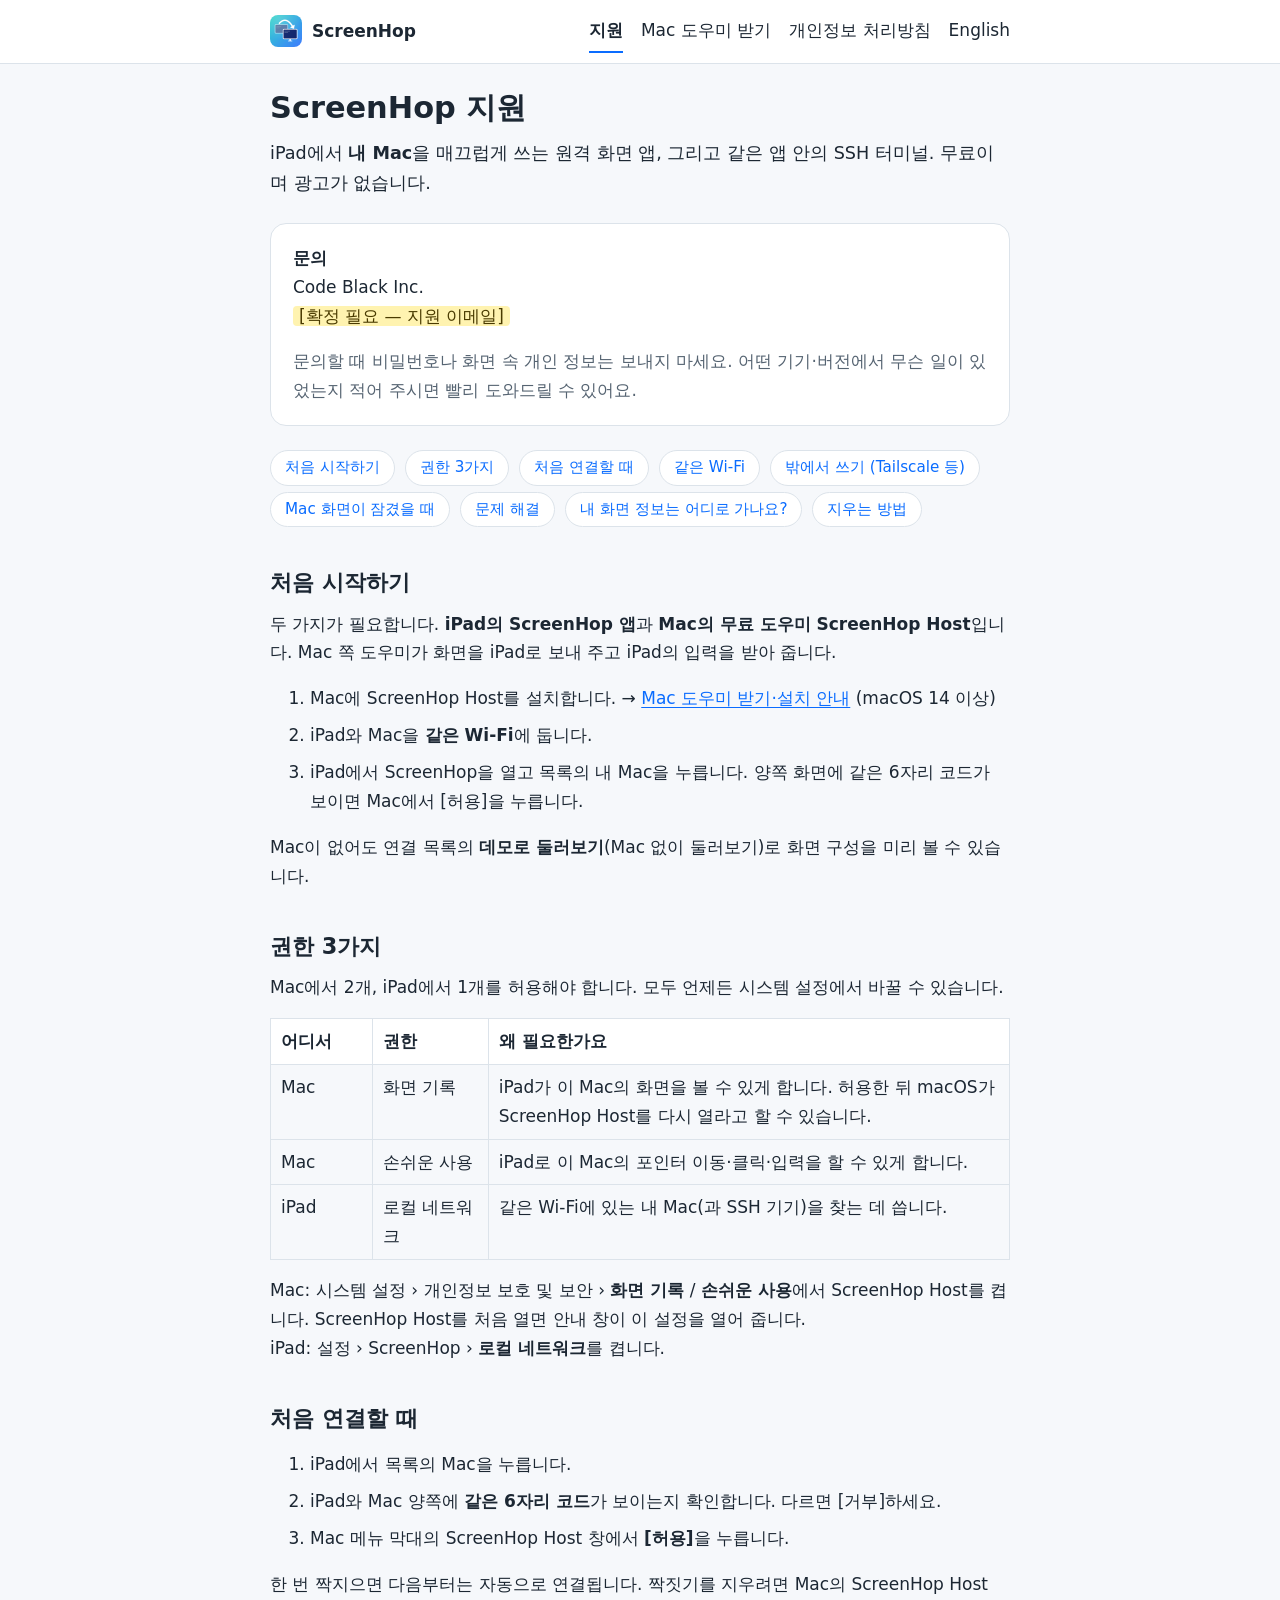
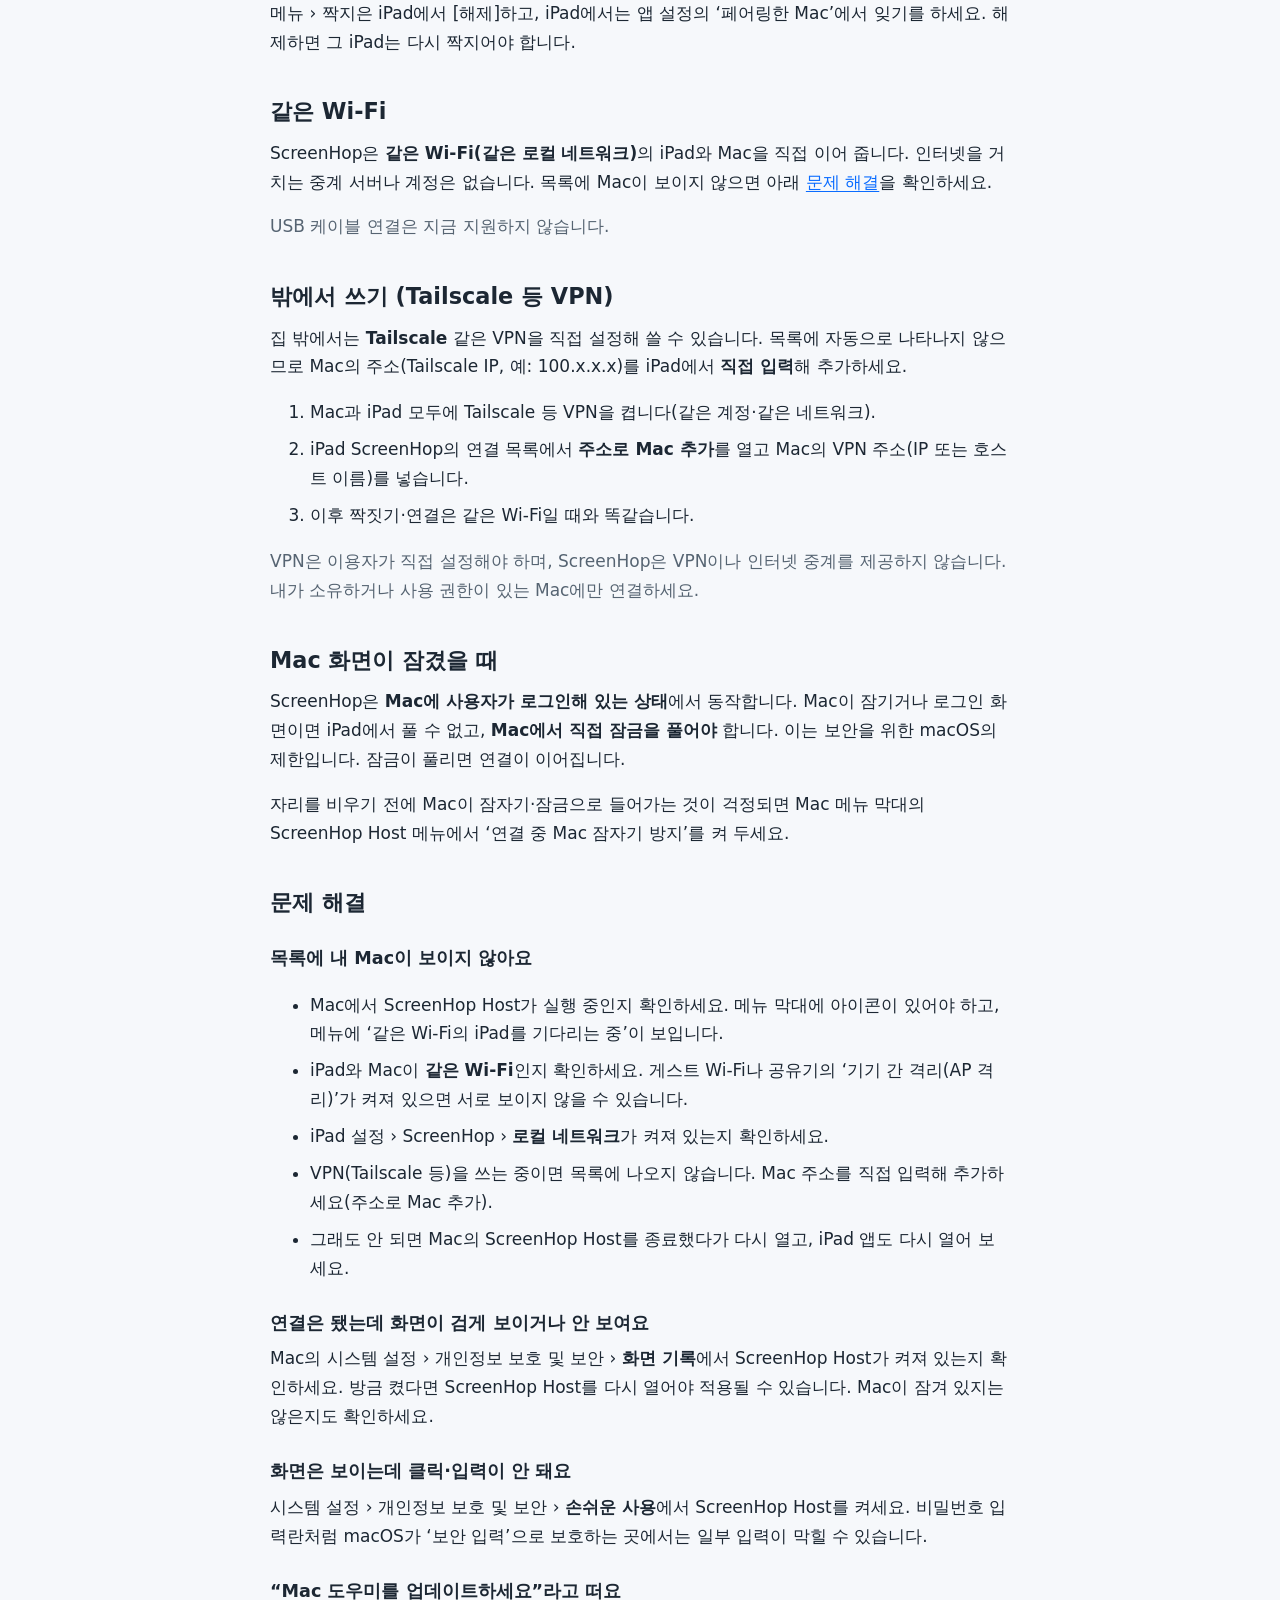
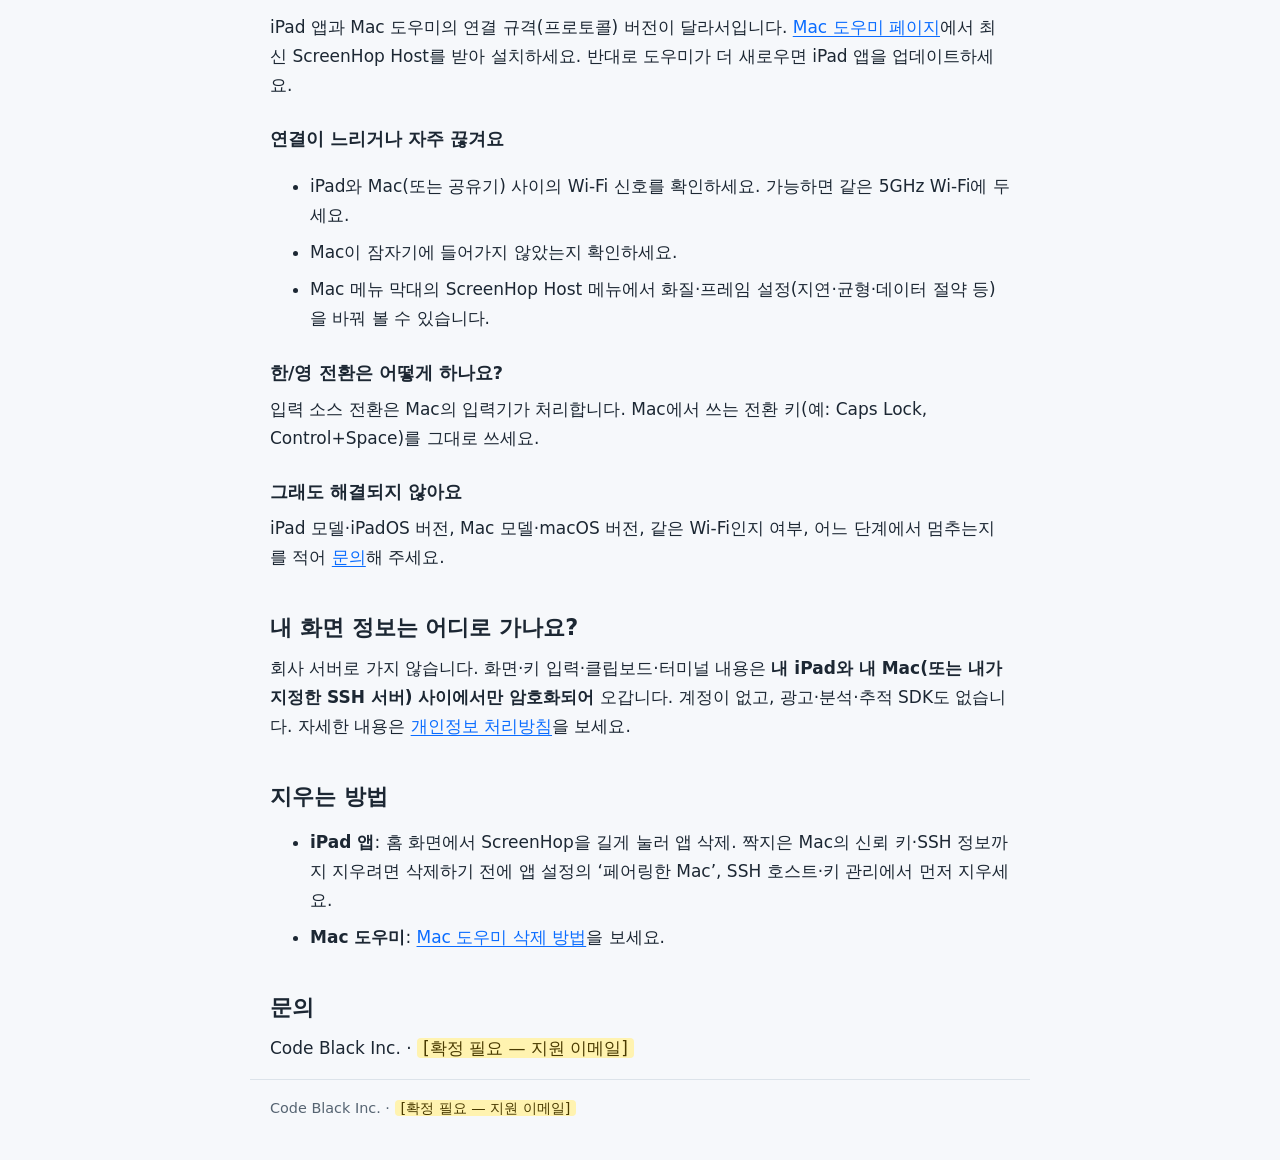
==== index.html @ 934f8e35 "ScreenHop support, privacy and Mac helper pages (ko/en), build script, publish notes Co-Authored-By:" ====
<!doctype html>
<html lang="ko"><head><meta charset="utf-8"><meta name="viewport" content="width=device-width,initial-scale=1">
<meta http-equiv="Content-Security-Policy" content="default-src 'none'; style-src 'self'; img-src 'self'; base-uri 'none'; form-action 'none'">
<title>ScreenHop 지원 · 자주 묻는 질문</title><meta name="description" content="ScreenHop(iPad용 Mac 원격 화면·SSH 터미널) 설치, 권한, 연결, 문제 해결 안내.">
<link rel="canonical" href="https://dr-coton.com/screenhop-support/"><link rel="alternate" hreflang="ko" href="https://dr-coton.com/screenhop-support/"><link rel="alternate" hreflang="en" href="https://dr-coton.com/screenhop-support/en/">
<link rel="icon" href="assets/icon.png"><link rel="stylesheet" href="style.css"></head>
<body><header class="top"><div class="wrap bar"><a class="brand" href="index.html"><img src="assets/icon.png" alt="" width="32" height="32"><span>ScreenHop</span></a>
<nav aria-label="메뉴"><a href="index.html" aria-current="page">지원</a><a href="download.html">Mac 도우미 받기</a><a href="privacy.html">개인정보 처리방침</a><a lang="en" href="en/">English</a></nav></div></header>
<main class="wrap">
<h1>ScreenHop 지원</h1>
<p class="lead">iPad에서 <strong>내 Mac</strong>을 매끄럽게 쓰는 원격 화면 앱, 그리고 같은 앱 안의 SSH 터미널. 무료이며 광고가 없습니다.</p>
<div class="card"><p><strong>문의</strong><br>Code Black Inc.<br><span class="todo">[확정 필요 — 지원 이메일]</span></p>
<p class="muted">문의할 때 비밀번호나 화면 속 개인 정보는 보내지 마세요. 어떤 기기·버전에서 무슨 일이 있었는지 적어 주시면 빨리 도와드릴 수 있어요.</p></div>
<nav class="toc" aria-label="이 페이지의 항목"><ul>
<li><a href="#start">처음 시작하기</a></li><li><a href="#permissions">권한 3가지</a></li><li><a href="#pairing">처음 연결할 때</a></li>
<li><a href="#wifi">같은 Wi-Fi</a></li><li><a href="#outside">밖에서 쓰기 (Tailscale 등)</a></li><li><a href="#lock">Mac 화면이 잠겼을 때</a></li>
<li><a href="#trouble">문제 해결</a></li><li><a href="#data">내 화면 정보는 어디로 가나요?</a></li><li><a href="#uninstall">지우는 방법</a></li></ul></nav>

<h2 id="start">처음 시작하기</h2>
<p>두 가지가 필요합니다. <strong>iPad의 ScreenHop 앱</strong>과 <strong>Mac의 무료 도우미 ScreenHop Host</strong>입니다. Mac 쪽 도우미가 화면을 iPad로 보내 주고 iPad의 입력을 받아 줍니다.</p>
<ol>
<li>Mac에 ScreenHop Host를 설치합니다. → <a href="download.html">Mac 도우미 받기·설치 안내</a> (macOS 14 이상)</li>
<li>iPad와 Mac을 <strong>같은 Wi-Fi</strong>에 둡니다.</li>
<li>iPad에서 ScreenHop을 열고 목록의 내 Mac을 누릅니다. 양쪽 화면에 같은 6자리 코드가 보이면 Mac에서 [허용]을 누릅니다.</li>
</ol>
<p>Mac이 없어도 연결 목록의 <strong>데모로 둘러보기</strong>(Mac 없이 둘러보기)로 화면 구성을 미리 볼 수 있습니다.</p>

<h2 id="permissions">권한 3가지</h2>
<p>Mac에서 2개, iPad에서 1개를 허용해야 합니다. 모두 언제든 시스템 설정에서 바꿀 수 있습니다.</p>
<table><thead><tr><th>어디서</th><th>권한</th><th>왜 필요한가요</th></tr></thead><tbody>
<tr><td>Mac</td><td>화면 기록</td><td>iPad가 이 Mac의 화면을 볼 수 있게 합니다. 허용한 뒤 macOS가 ScreenHop Host를 다시 열라고 할 수 있습니다.</td></tr>
<tr><td>Mac</td><td>손쉬운 사용</td><td>iPad로 이 Mac의 포인터 이동·클릭·입력을 할 수 있게 합니다.</td></tr>
<tr><td>iPad</td><td>로컬 네트워크</td><td>같은 Wi-Fi에 있는 내 Mac(과 SSH 기기)을 찾는 데 씁니다.</td></tr></tbody></table>
<p>Mac: 시스템 설정 › 개인정보 보호 및 보안 › <strong>화면 기록</strong> / <strong>손쉬운 사용</strong>에서 ScreenHop Host를 켭니다. ScreenHop Host를 처음 열면 안내 창이 이 설정을 열어 줍니다.<br>iPad: 설정 › ScreenHop › <strong>로컬 네트워크</strong>를 켭니다.</p>

<h2 id="pairing">처음 연결할 때</h2>
<ol>
<li>iPad에서 목록의 Mac을 누릅니다.</li>
<li>iPad와 Mac 양쪽에 <strong>같은 6자리 코드</strong>가 보이는지 확인합니다. 다르면 [거부]하세요.</li>
<li>Mac 메뉴 막대의 ScreenHop Host 창에서 <strong>[허용]</strong>을 누릅니다.</li>
</ol>
<p>한 번 짝지으면 다음부터는 자동으로 연결됩니다. 짝짓기를 지우려면 Mac의 ScreenHop Host 메뉴 › 짝지은 iPad에서 [해제]하고, iPad에서는 앱 설정의 ‘페어링한 Mac’에서 잊기를 하세요. 해제하면 그 iPad는 다시 짝지어야 합니다.</p>

<h2 id="wifi">같은 Wi-Fi</h2>
<p>ScreenHop은 <strong>같은 Wi-Fi(같은 로컬 네트워크)</strong>의 iPad와 Mac을 직접 이어 줍니다. 인터넷을 거치는 중계 서버나 계정은 없습니다. 목록에 Mac이 보이지 않으면 아래 <a href="#trouble">문제 해결</a>을 확인하세요.</p>
<p class="muted">USB 케이블 연결은 지금 지원하지 않습니다.</p>

<h2 id="outside">밖에서 쓰기 (Tailscale 등 VPN)</h2>
<p>집 밖에서는 <strong>Tailscale</strong> 같은 VPN을 직접 설정해 쓸 수 있습니다. 목록에 자동으로 나타나지 않으므로 Mac의 주소(Tailscale IP, 예: 100.x.x.x)를 iPad에서 <strong>직접 입력</strong>해 추가하세요.</p>
<ol>
<li>Mac과 iPad 모두에 Tailscale 등 VPN을 켭니다(같은 계정·같은 네트워크).</li>
<li>iPad ScreenHop의 연결 목록에서 <strong>주소로 Mac 추가</strong>를 열고 Mac의 VPN 주소(IP 또는 호스트 이름)를 넣습니다.</li>
<li>이후 짝짓기·연결은 같은 Wi-Fi일 때와 똑같습니다.</li>
</ol>
<p class="muted">VPN은 이용자가 직접 설정해야 하며, ScreenHop은 VPN이나 인터넷 중계를 제공하지 않습니다. 내가 소유하거나 사용 권한이 있는 Mac에만 연결하세요.</p>

<h2 id="lock">Mac 화면이 잠겼을 때</h2>
<p>ScreenHop은 <strong>Mac에 사용자가 로그인해 있는 상태</strong>에서 동작합니다. Mac이 잠기거나 로그인 화면이면 iPad에서 풀 수 없고, <strong>Mac에서 직접 잠금을 풀어야</strong> 합니다. 이는 보안을 위한 macOS의 제한입니다. 잠금이 풀리면 연결이 이어집니다.</p>
<p>자리를 비우기 전에 Mac이 잠자기·잠금으로 들어가는 것이 걱정되면 Mac 메뉴 막대의 ScreenHop Host 메뉴에서 ‘연결 중 Mac 잠자기 방지’를 켜 두세요.</p>

<h2 id="trouble">문제 해결</h2>
<h3>목록에 내 Mac이 보이지 않아요</h3>
<ul>
<li>Mac에서 ScreenHop Host가 실행 중인지 확인하세요. 메뉴 막대에 아이콘이 있어야 하고, 메뉴에 ‘같은 Wi-Fi의 iPad를 기다리는 중’이 보입니다.</li>
<li>iPad와 Mac이 <strong>같은 Wi-Fi</strong>인지 확인하세요. 게스트 Wi-Fi나 공유기의 ‘기기 간 격리(AP 격리)’가 켜져 있으면 서로 보이지 않을 수 있습니다.</li>
<li>iPad 설정 › ScreenHop › <strong>로컬 네트워크</strong>가 켜져 있는지 확인하세요.</li>
<li>VPN(Tailscale 등)을 쓰는 중이면 목록에 나오지 않습니다. Mac 주소를 직접 입력해 추가하세요(주소로 Mac 추가).</li>
<li>그래도 안 되면 Mac의 ScreenHop Host를 종료했다가 다시 열고, iPad 앱도 다시 열어 보세요.</li>
</ul>
<h3>연결은 됐는데 화면이 검게 보이거나 안 보여요</h3>
<p>Mac의 시스템 설정 › 개인정보 보호 및 보안 › <strong>화면 기록</strong>에서 ScreenHop Host가 켜져 있는지 확인하세요. 방금 켰다면 ScreenHop Host를 다시 열어야 적용될 수 있습니다. Mac이 잠겨 있지는 않은지도 확인하세요.</p>
<h3>화면은 보이는데 클릭·입력이 안 돼요</h3>
<p>시스템 설정 › 개인정보 보호 및 보안 › <strong>손쉬운 사용</strong>에서 ScreenHop Host를 켜세요. 비밀번호 입력란처럼 macOS가 ‘보안 입력’으로 보호하는 곳에서는 일부 입력이 막힐 수 있습니다.</p>
<h3>“Mac 도우미를 업데이트하세요”라고 떠요</h3>
<p>iPad 앱과 Mac 도우미의 연결 규격(프로토콜) 버전이 달라서입니다. <a href="download.html">Mac 도우미 페이지</a>에서 최신 ScreenHop Host를 받아 설치하세요. 반대로 도우미가 더 새로우면 iPad 앱을 업데이트하세요.</p>
<h3>연결이 느리거나 자주 끊겨요</h3>
<ul>
<li>iPad와 Mac(또는 공유기) 사이의 Wi-Fi 신호를 확인하세요. 가능하면 같은 5GHz Wi-Fi에 두세요.</li>
<li>Mac이 잠자기에 들어가지 않았는지 확인하세요.</li>
<li>Mac 메뉴 막대의 ScreenHop Host 메뉴에서 화질·프레임 설정(지연·균형·데이터 절약 등)을 바꿔 볼 수 있습니다.</li>
</ul>
<h3>한/영 전환은 어떻게 하나요?</h3>
<p>입력 소스 전환은 Mac의 입력기가 처리합니다. Mac에서 쓰는 전환 키(예: Caps Lock, Control+Space)를 그대로 쓰세요.</p>
<h3>그래도 해결되지 않아요</h3>
<p>iPad 모델·iPadOS 버전, Mac 모델·macOS 버전, 같은 Wi-Fi인지 여부, 어느 단계에서 멈추는지를 적어 <a href="#contact">문의</a>해 주세요.</p>

<h2 id="data">내 화면 정보는 어디로 가나요?</h2>
<p>회사 서버로 가지 않습니다. 화면·키 입력·클립보드·터미널 내용은 <strong>내 iPad와 내 Mac(또는 내가 지정한 SSH 서버) 사이에서만 암호화되어</strong> 오갑니다. 계정이 없고, 광고·분석·추적 SDK도 없습니다. 자세한 내용은 <a href="privacy.html">개인정보 처리방침</a>을 보세요.</p>

<h2 id="uninstall">지우는 방법</h2>
<ul>
<li><strong>iPad 앱</strong>: 홈 화면에서 ScreenHop을 길게 눌러 앱 삭제. 짝지은 Mac의 신뢰 키·SSH 정보까지 지우려면 삭제하기 전에 앱 설정의 ‘페어링한 Mac’, SSH 호스트·키 관리에서 먼저 지우세요.</li>
<li><strong>Mac 도우미</strong>: <a href="download.html#uninstall">Mac 도우미 삭제 방법</a>을 보세요.</li>
</ul>

<h2 id="contact">문의</h2>
<p>Code Black Inc. · <span class="todo">[확정 필요 — 지원 이메일]</span></p>
</main>
<footer class="wrap foot">Code Black Inc. · <span class="todo">[확정 필요 — 지원 이메일]</span></footer></body></html>
---- style.css ----
:root{--paper:#f6f8fb;--ink:#1c2733;--muted:#566472;--card:#fff;--line:#dce3ea;--accent:#0a6cff;--accent-ink:#fff}
@media(prefers-color-scheme:dark){:root{--paper:#12181e;--ink:#eef2f6;--muted:#a9b6c2;--card:#1c252d;--line:#2d3945;--accent:#6aa9ff;--accent-ink:#06121f}}
*{box-sizing:border-box}
body{margin:0;background:var(--paper);color:var(--ink);font:17px/1.7 -apple-system,"Apple SD Gothic Neo",system-ui,sans-serif;-webkit-text-size-adjust:100%}
.wrap{max-width:780px;margin:0 auto;padding:0 20px}
.top{background:var(--card);border-bottom:1px solid var(--line)}
.bar{display:flex;flex-wrap:wrap;align-items:center;justify-content:space-between;gap:8px 20px;padding-top:10px;padding-bottom:10px}
.brand{display:flex;align-items:center;gap:10px;font-weight:700;color:var(--ink);text-decoration:none}
.brand img{border-radius:8px}
.top nav{display:flex;flex-wrap:wrap;gap:4px 18px}
.top nav a{color:var(--ink);text-decoration:none;padding:6px 0;border-bottom:2px solid transparent}
.top nav a[aria-current=page]{border-color:var(--accent);font-weight:600}
main{padding-top:20px;padding-bottom:48px}
h1{font-size:1.9rem;line-height:1.3;margin:24px 0 12px}
h2{font-size:1.4rem;line-height:1.35;margin:40px 0 12px;scroll-margin-top:12px}
h3{font-size:1.1rem;margin:26px 0 6px}
p{margin:0 0 16px}
li{margin-bottom:8px}
.lead{font-size:1.1rem}
.muted{color:var(--muted)}.small{font-size:.9rem}
a{color:var(--accent);text-underline-offset:.2em}
a:focus-visible,.btn:focus-visible{outline:3px solid currentColor;outline-offset:3px}
.card{background:var(--card);border:1px solid var(--line);border-radius:16px;padding:20px 22px;margin:24px 0}
.card p:last-child{margin-bottom:0}
.btn{display:inline-block;background:var(--accent);color:var(--accent-ink);padding:12px 20px;border-radius:12px;text-decoration:none;font-weight:600;word-break:break-all}
.dl.soon{border-style:dashed}
.todo{background:#fff3b0;color:#4a3b00;padding:0 6px;border-radius:4px}
.toc ul{list-style:none;padding:0;margin:0;display:flex;flex-wrap:wrap;gap:6px 10px}
.toc li{margin:0}
.toc a{display:inline-block;background:var(--card);border:1px solid var(--line);border-radius:999px;padding:4px 14px;text-decoration:none;font-size:.95rem}
table{border-collapse:collapse;width:100%;margin:0 0 16px;display:block;overflow-x:auto}
th,td{border:1px solid var(--line);padding:8px 10px;text-align:left;vertical-align:top;min-width:6em}
th{background:var(--card)}
code{font:.85em ui-monospace,Menlo,monospace;word-break:break-all}
.foot{border-top:1px solid var(--line);padding-top:16px;padding-bottom:40px;color:var(--muted);font-size:.9rem}
@media(max-width:480px){body{font-size:16px}h1{font-size:1.6rem}h2{font-size:1.25rem}}
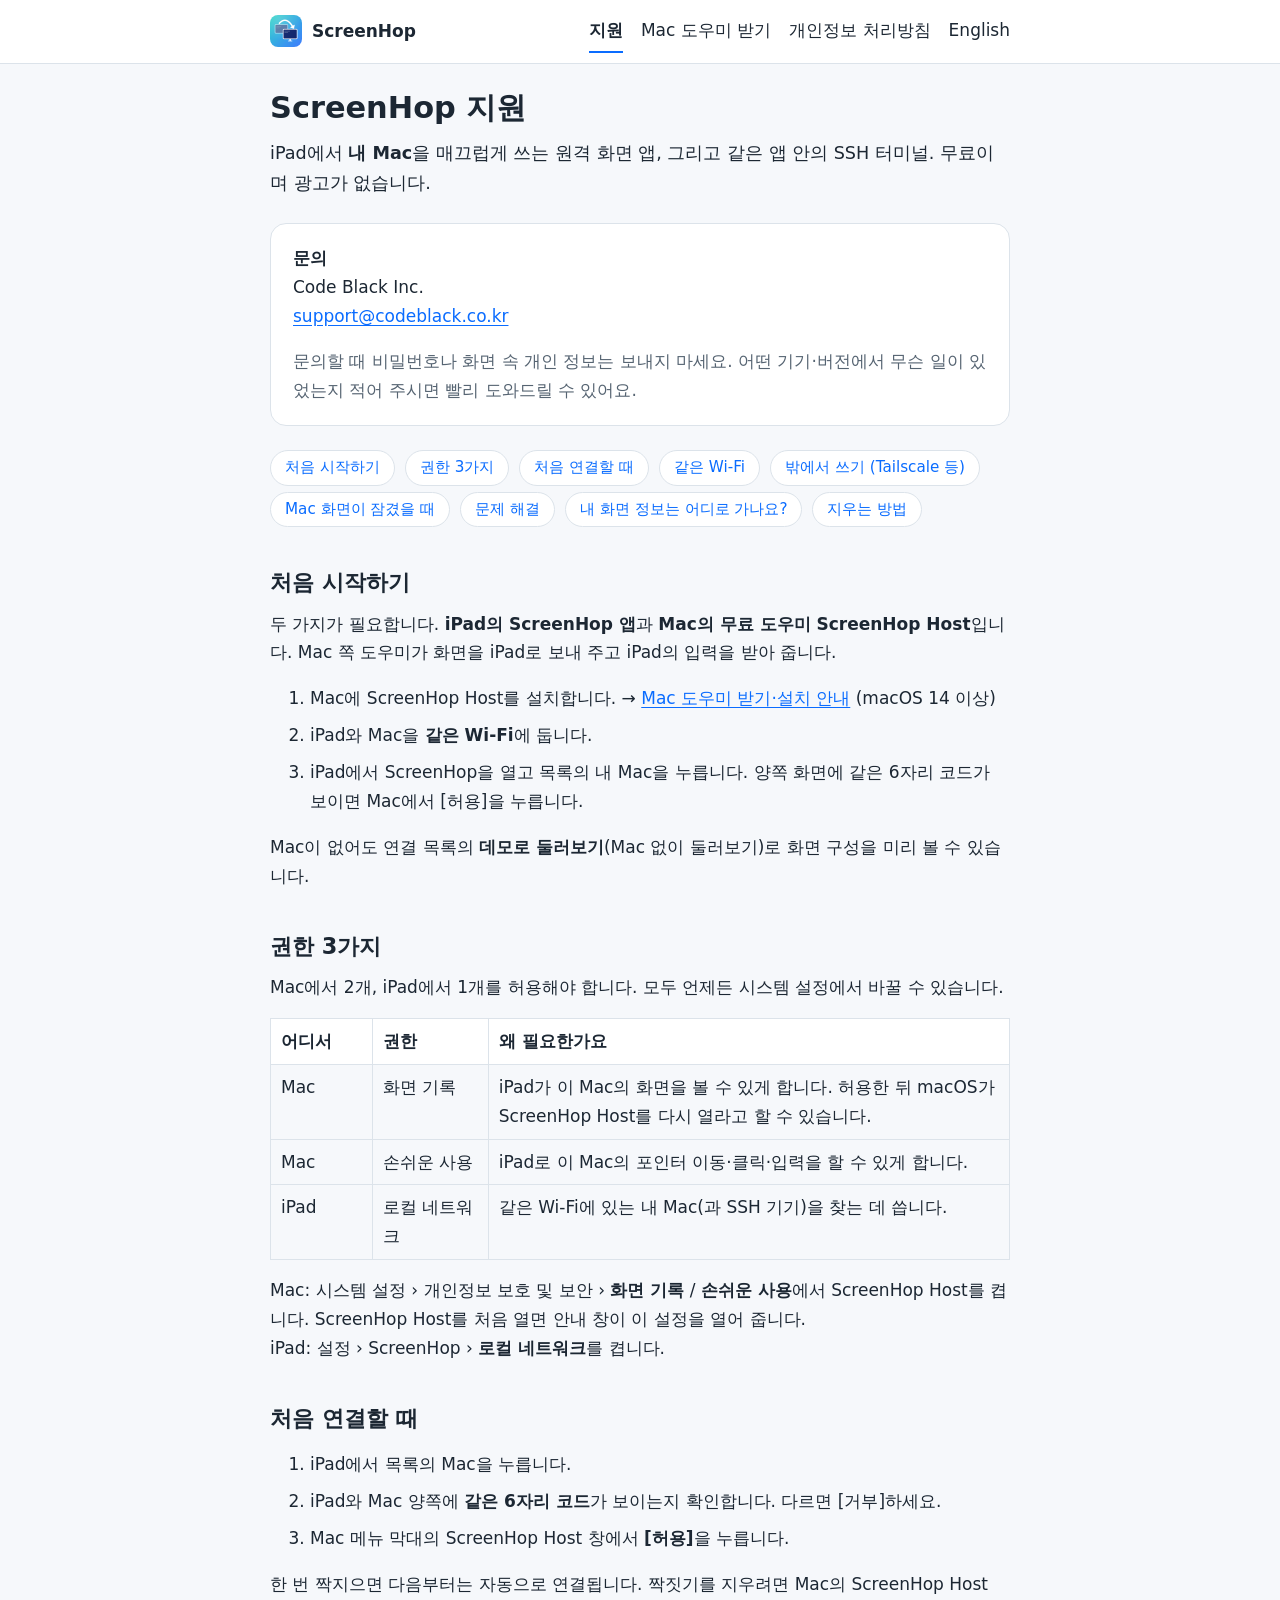
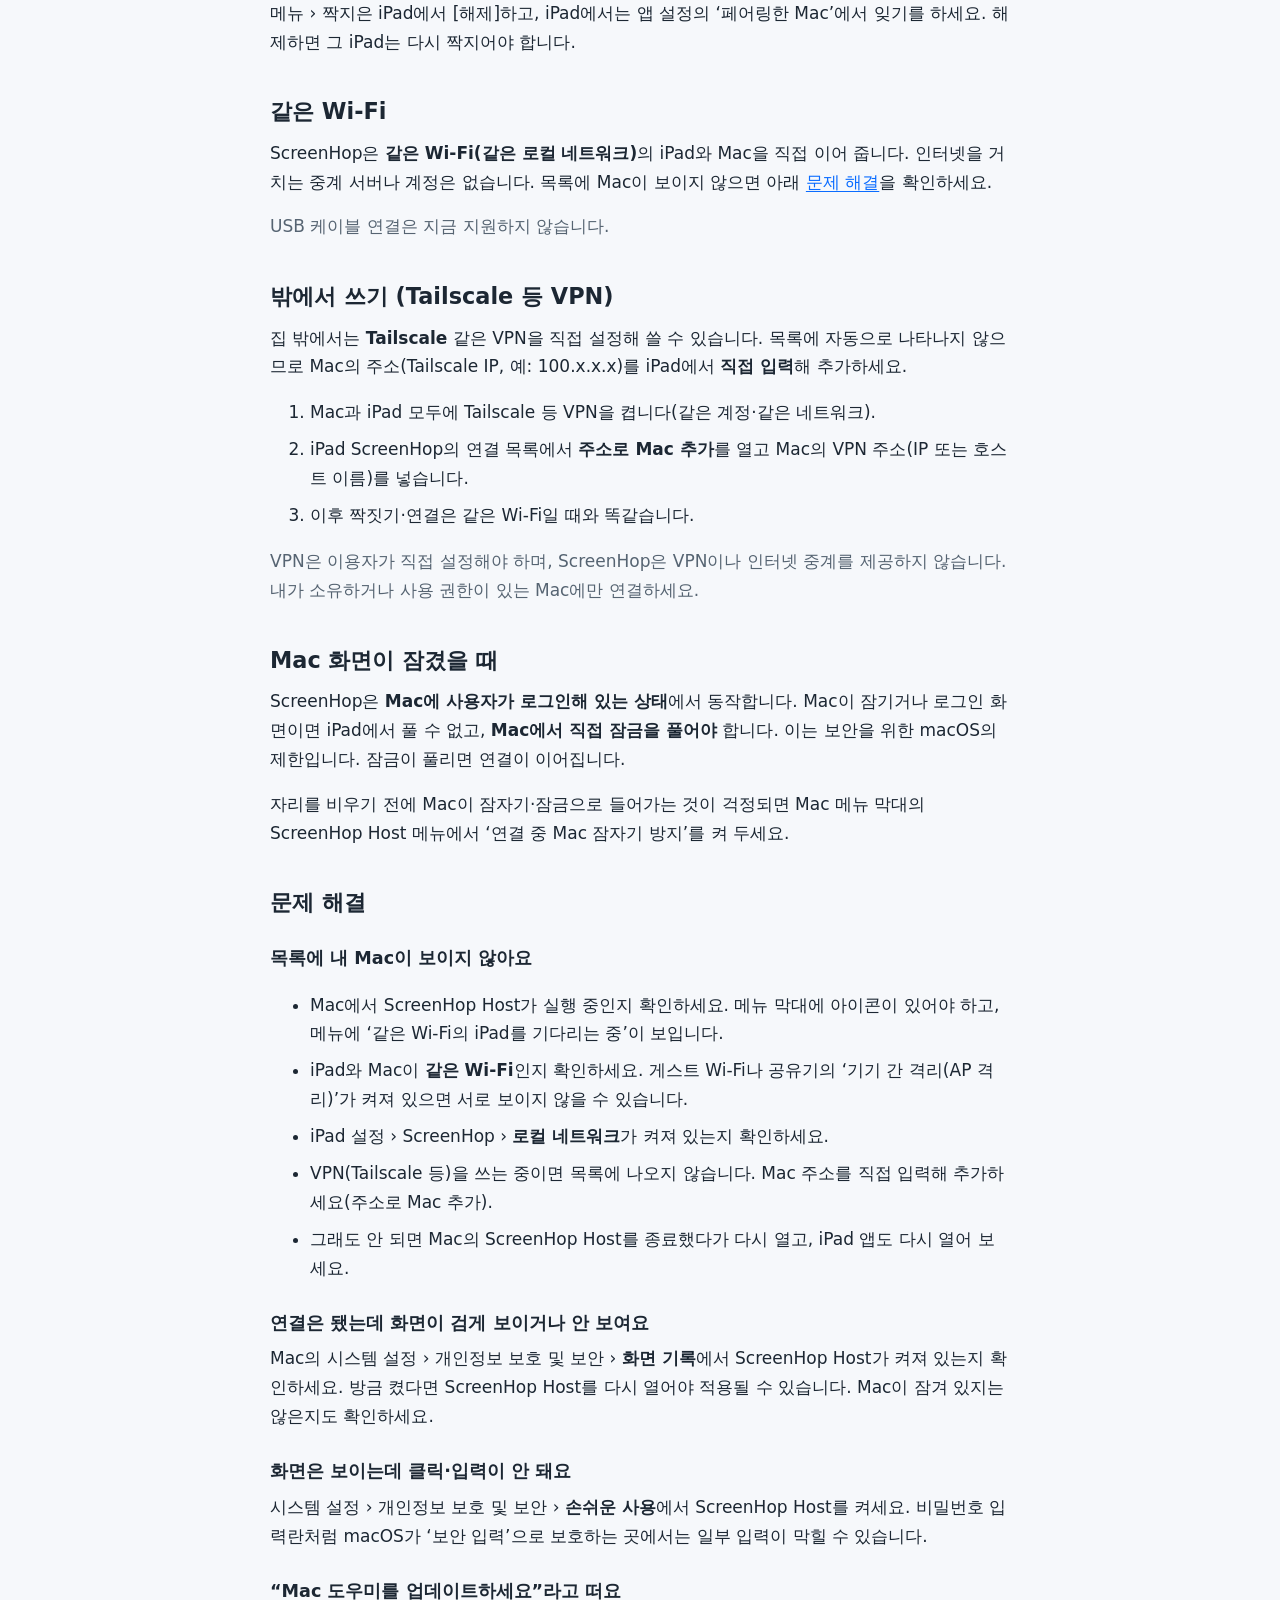
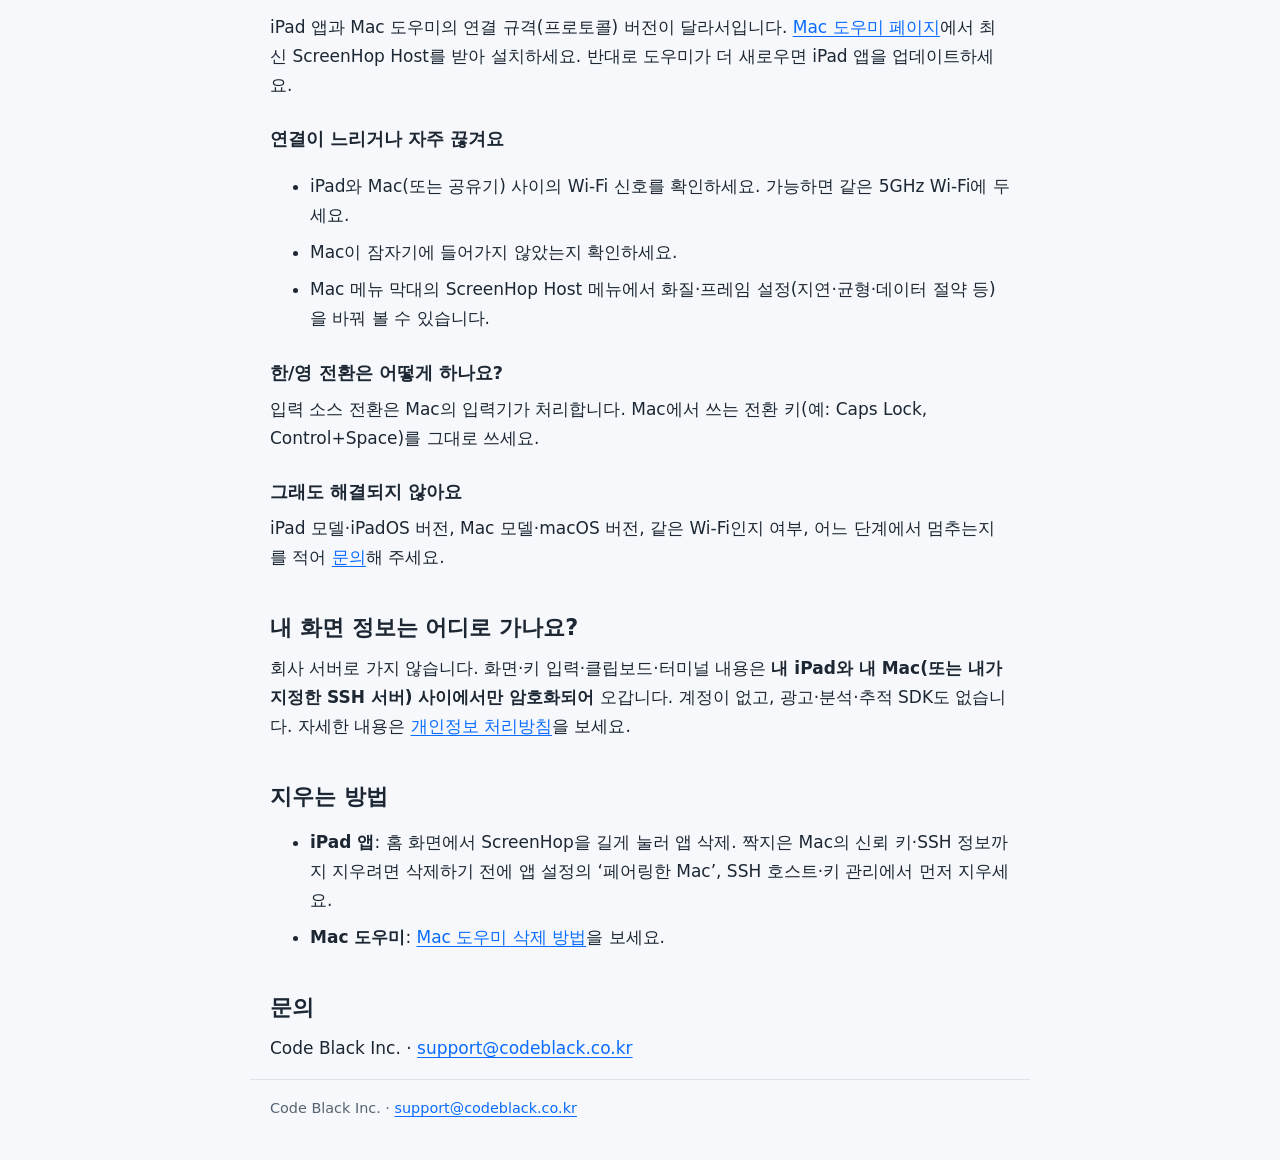
==== commit 61e49edb: "Set support email and effective date; list Mac helper data in privacy policy" ====
--- a/index.html
+++ b/index.html
@@ -9,7 +9,7 @@
 <main class="wrap">
 <h1>ScreenHop 지원</h1>
 <p class="lead">iPad에서 <strong>내 Mac</strong>을 매끄럽게 쓰는 원격 화면 앱, 그리고 같은 앱 안의 SSH 터미널. 무료이며 광고가 없습니다.</p>
-<div class="card"><p><strong>문의</strong><br>Code Black Inc.<br><span class="todo">[확정 필요 — 지원 이메일]</span></p>
+<div class="card"><p><strong>문의</strong><br>Code Black Inc.<br><a href="mailto:support@codeblack.co.kr">support@codeblack.co.kr</a></p>
 <p class="muted">문의할 때 비밀번호나 화면 속 개인 정보는 보내지 마세요. 어떤 기기·버전에서 무슨 일이 있었는지 적어 주시면 빨리 도와드릴 수 있어요.</p></div>
 <nav class="toc" aria-label="이 페이지의 항목"><ul>
 <li><a href="#start">처음 시작하기</a></li><li><a href="#permissions">권한 3가지</a></li><li><a href="#pairing">처음 연결할 때</a></li>
@@ -94,6 +94,6 @@
 </ul>
 
 <h2 id="contact">문의</h2>
-<p>Code Black Inc. · <span class="todo">[확정 필요 — 지원 이메일]</span></p>
+<p>Code Black Inc. · <a href="mailto:support@codeblack.co.kr">support@codeblack.co.kr</a></p>
 </main>
-<footer class="wrap foot">Code Black Inc. · <span class="todo">[확정 필요 — 지원 이메일]</span></footer></body></html>
+<footer class="wrap foot">Code Black Inc. · <a href="mailto:support@codeblack.co.kr">support@codeblack.co.kr</a></footer></body></html>
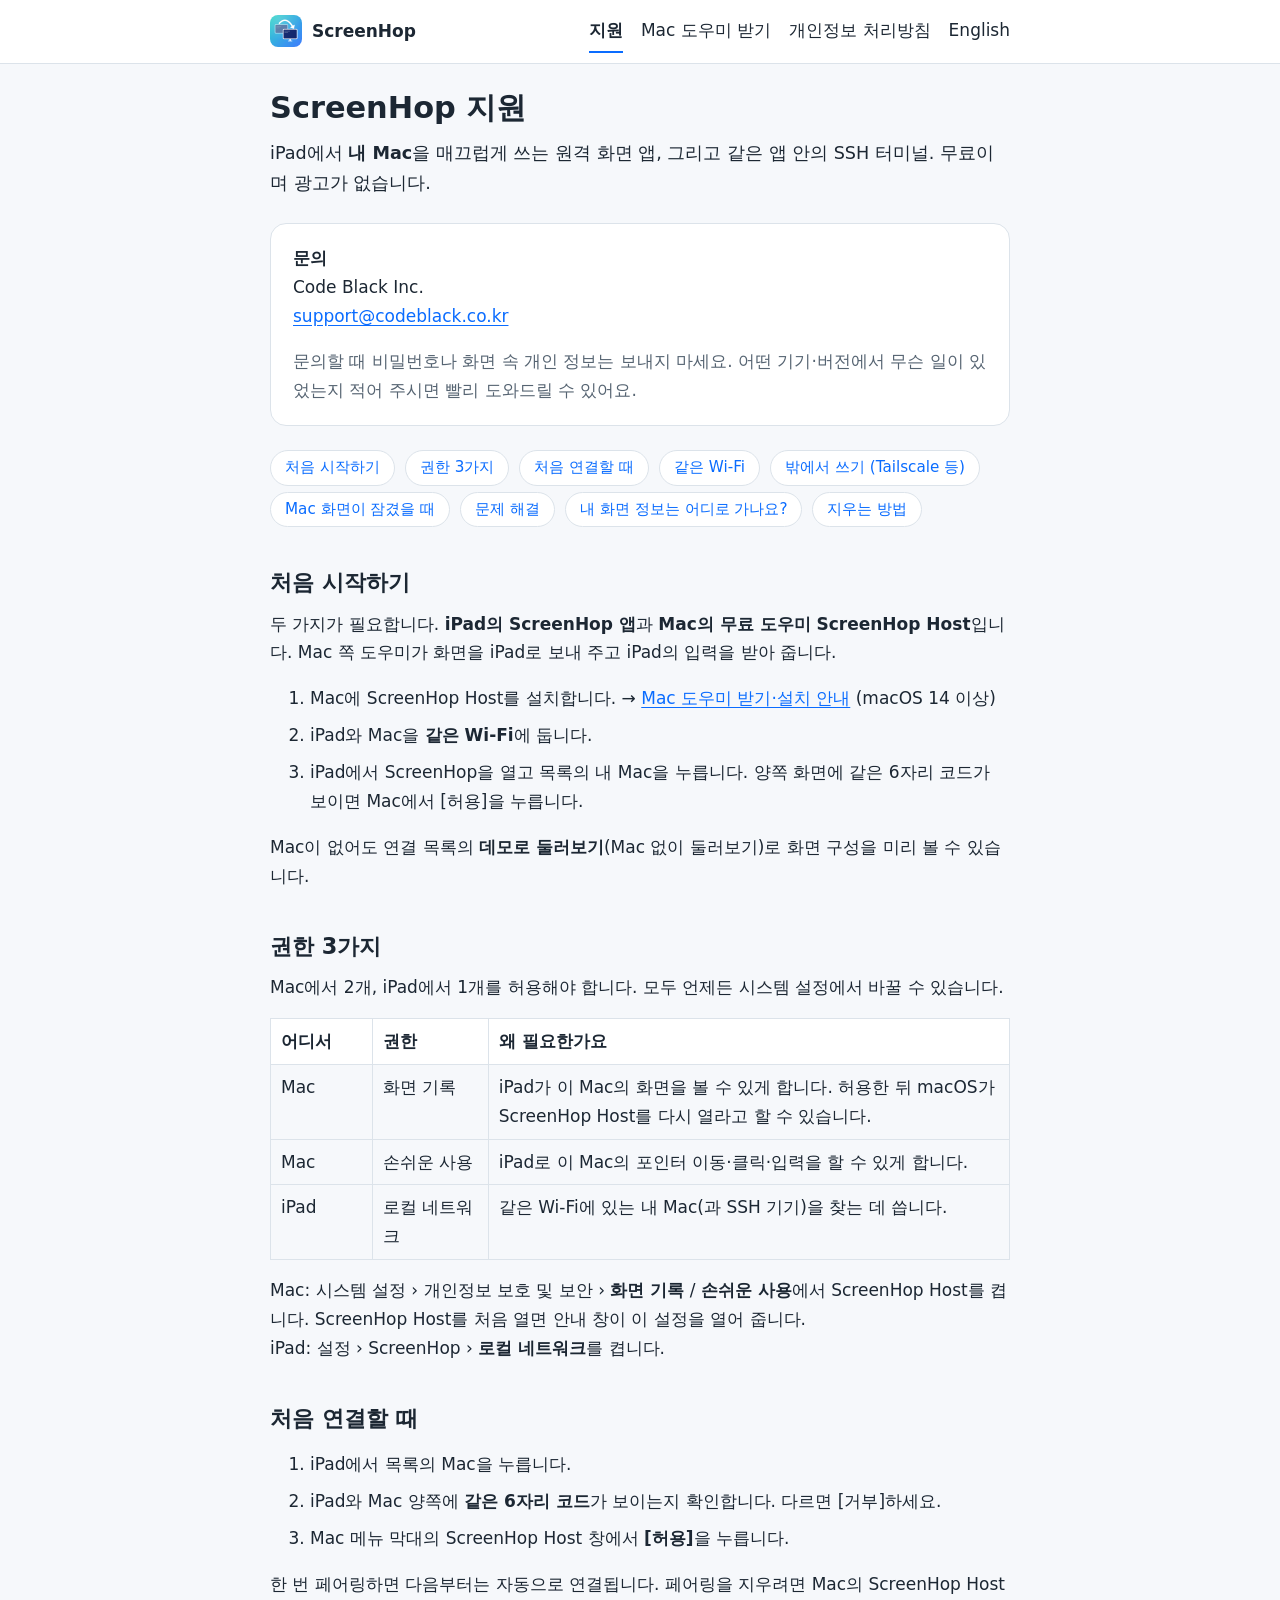
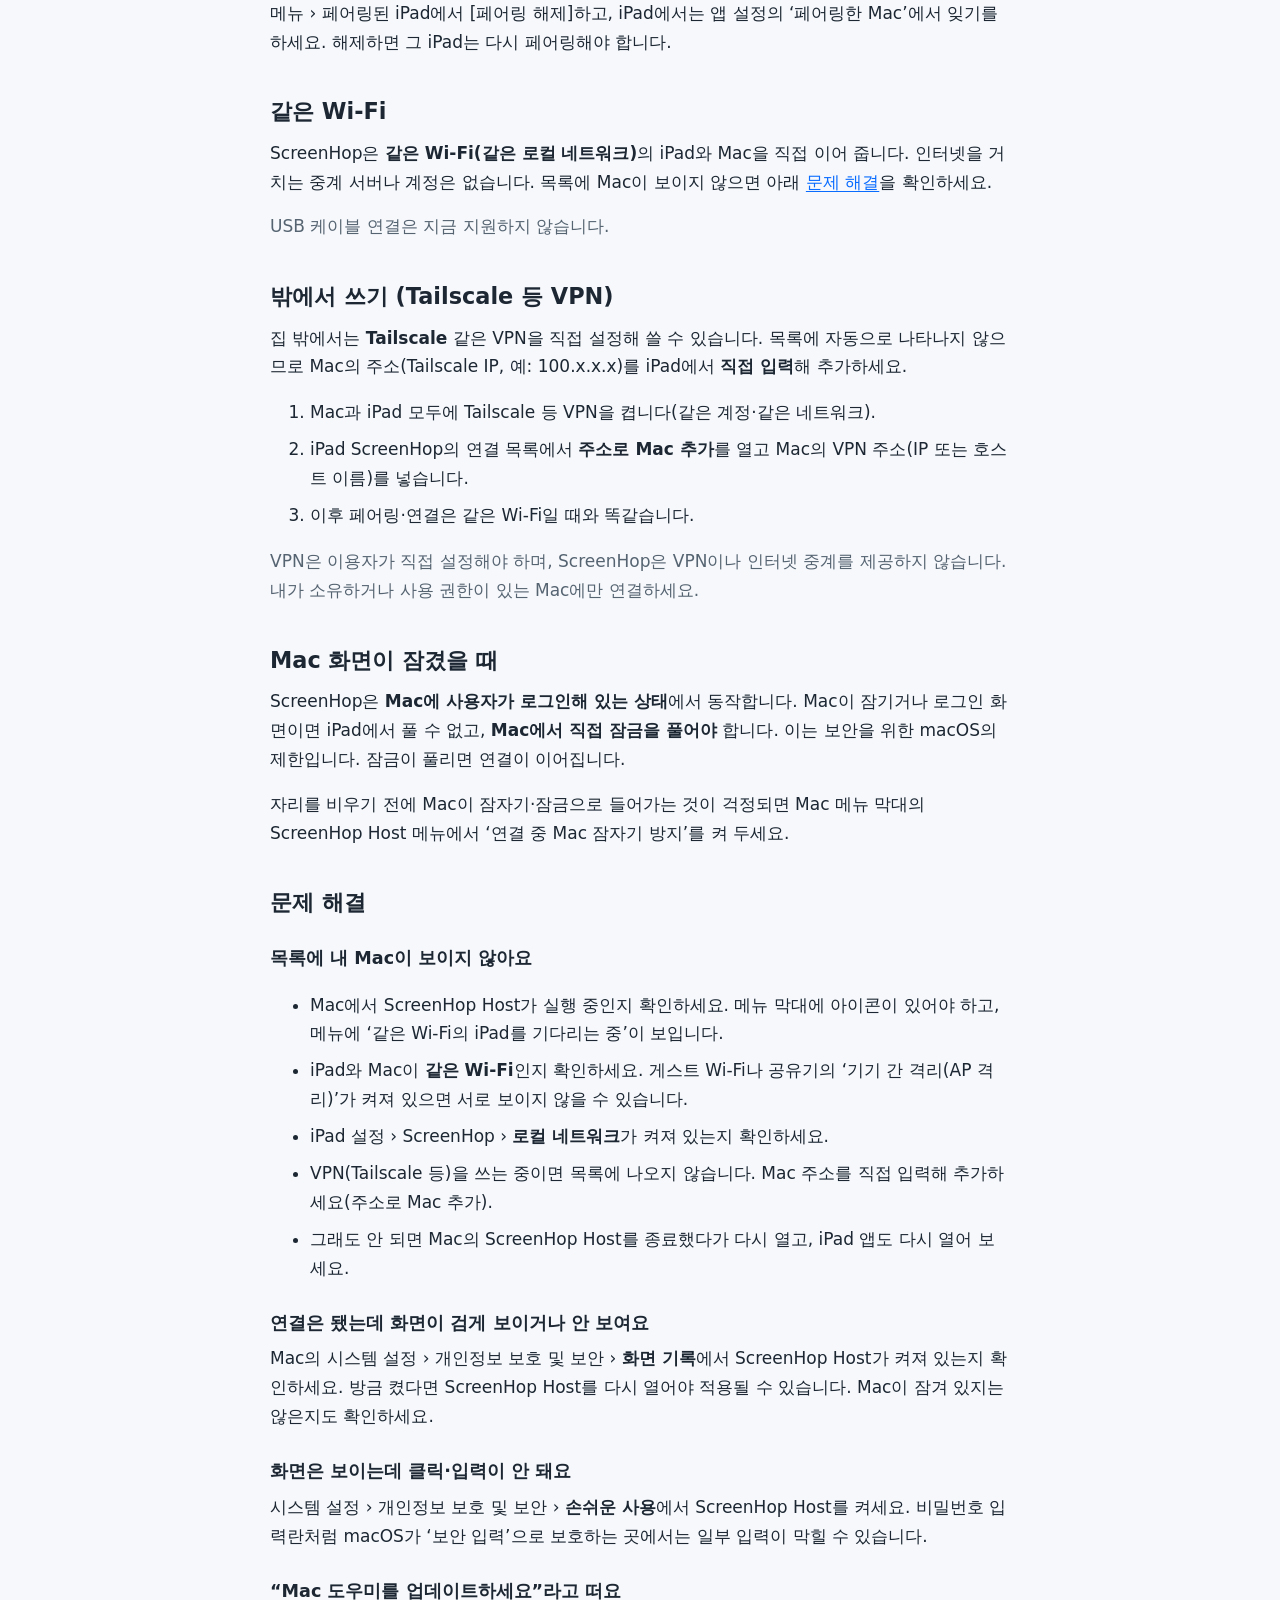
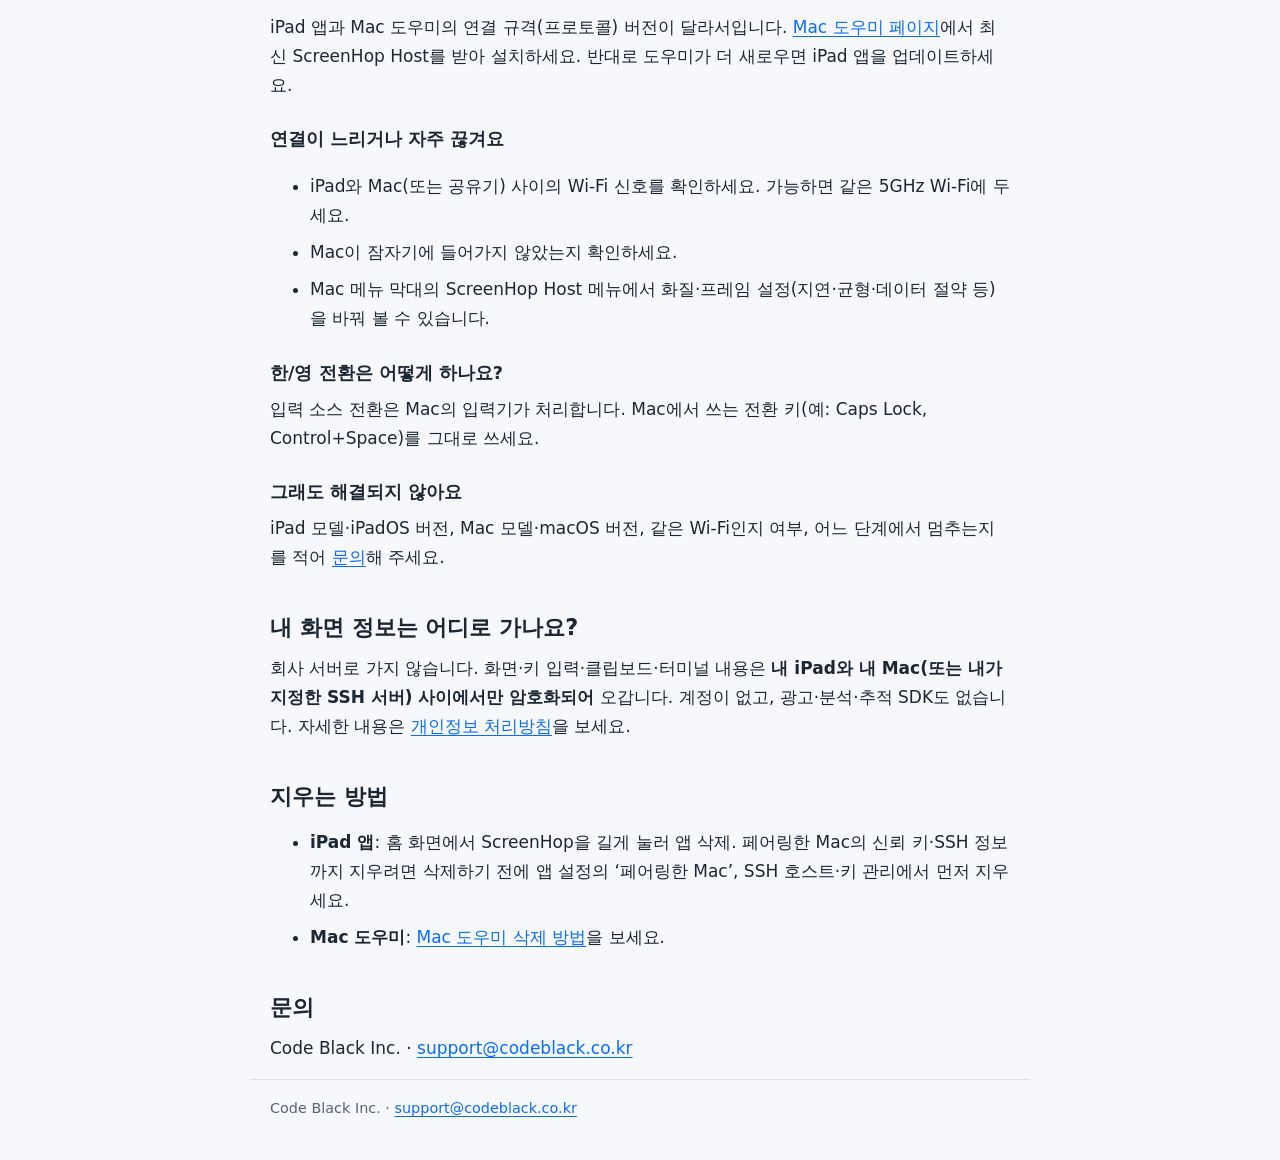
==== commit 59f61721: "Use 'pairing' wording that matches the apps" ====
--- a/index.html
+++ b/index.html
@@ -39,7 +39,7 @@
 <li>iPad와 Mac 양쪽에 <strong>같은 6자리 코드</strong>가 보이는지 확인합니다. 다르면 [거부]하세요.</li>
 <li>Mac 메뉴 막대의 ScreenHop Host 창에서 <strong>[허용]</strong>을 누릅니다.</li>
 </ol>
-<p>한 번 짝지으면 다음부터는 자동으로 연결됩니다. 짝짓기를 지우려면 Mac의 ScreenHop Host 메뉴 › 짝지은 iPad에서 [해제]하고, iPad에서는 앱 설정의 ‘페어링한 Mac’에서 잊기를 하세요. 해제하면 그 iPad는 다시 짝지어야 합니다.</p>
+<p>한 번 페어링하면 다음부터는 자동으로 연결됩니다. 페어링을 지우려면 Mac의 ScreenHop Host 메뉴 › 페어링된 iPad에서 [페어링 해제]하고, iPad에서는 앱 설정의 ‘페어링한 Mac’에서 잊기를 하세요. 해제하면 그 iPad는 다시 페어링해야 합니다.</p>
 
 <h2 id="wifi">같은 Wi-Fi</h2>
 <p>ScreenHop은 <strong>같은 Wi-Fi(같은 로컬 네트워크)</strong>의 iPad와 Mac을 직접 이어 줍니다. 인터넷을 거치는 중계 서버나 계정은 없습니다. 목록에 Mac이 보이지 않으면 아래 <a href="#trouble">문제 해결</a>을 확인하세요.</p>
@@ -50,7 +50,7 @@
 <ol>
 <li>Mac과 iPad 모두에 Tailscale 등 VPN을 켭니다(같은 계정·같은 네트워크).</li>
 <li>iPad ScreenHop의 연결 목록에서 <strong>주소로 Mac 추가</strong>를 열고 Mac의 VPN 주소(IP 또는 호스트 이름)를 넣습니다.</li>
-<li>이후 짝짓기·연결은 같은 Wi-Fi일 때와 똑같습니다.</li>
+<li>이후 페어링·연결은 같은 Wi-Fi일 때와 똑같습니다.</li>
 </ol>
 <p class="muted">VPN은 이용자가 직접 설정해야 하며, ScreenHop은 VPN이나 인터넷 중계를 제공하지 않습니다. 내가 소유하거나 사용 권한이 있는 Mac에만 연결하세요.</p>
 
@@ -89,7 +89,7 @@
 
 <h2 id="uninstall">지우는 방법</h2>
 <ul>
-<li><strong>iPad 앱</strong>: 홈 화면에서 ScreenHop을 길게 눌러 앱 삭제. 짝지은 Mac의 신뢰 키·SSH 정보까지 지우려면 삭제하기 전에 앱 설정의 ‘페어링한 Mac’, SSH 호스트·키 관리에서 먼저 지우세요.</li>
+<li><strong>iPad 앱</strong>: 홈 화면에서 ScreenHop을 길게 눌러 앱 삭제. 페어링한 Mac의 신뢰 키·SSH 정보까지 지우려면 삭제하기 전에 앱 설정의 ‘페어링한 Mac’, SSH 호스트·키 관리에서 먼저 지우세요.</li>
 <li><strong>Mac 도우미</strong>: <a href="download.html#uninstall">Mac 도우미 삭제 방법</a>을 보세요.</li>
 </ul>
 
